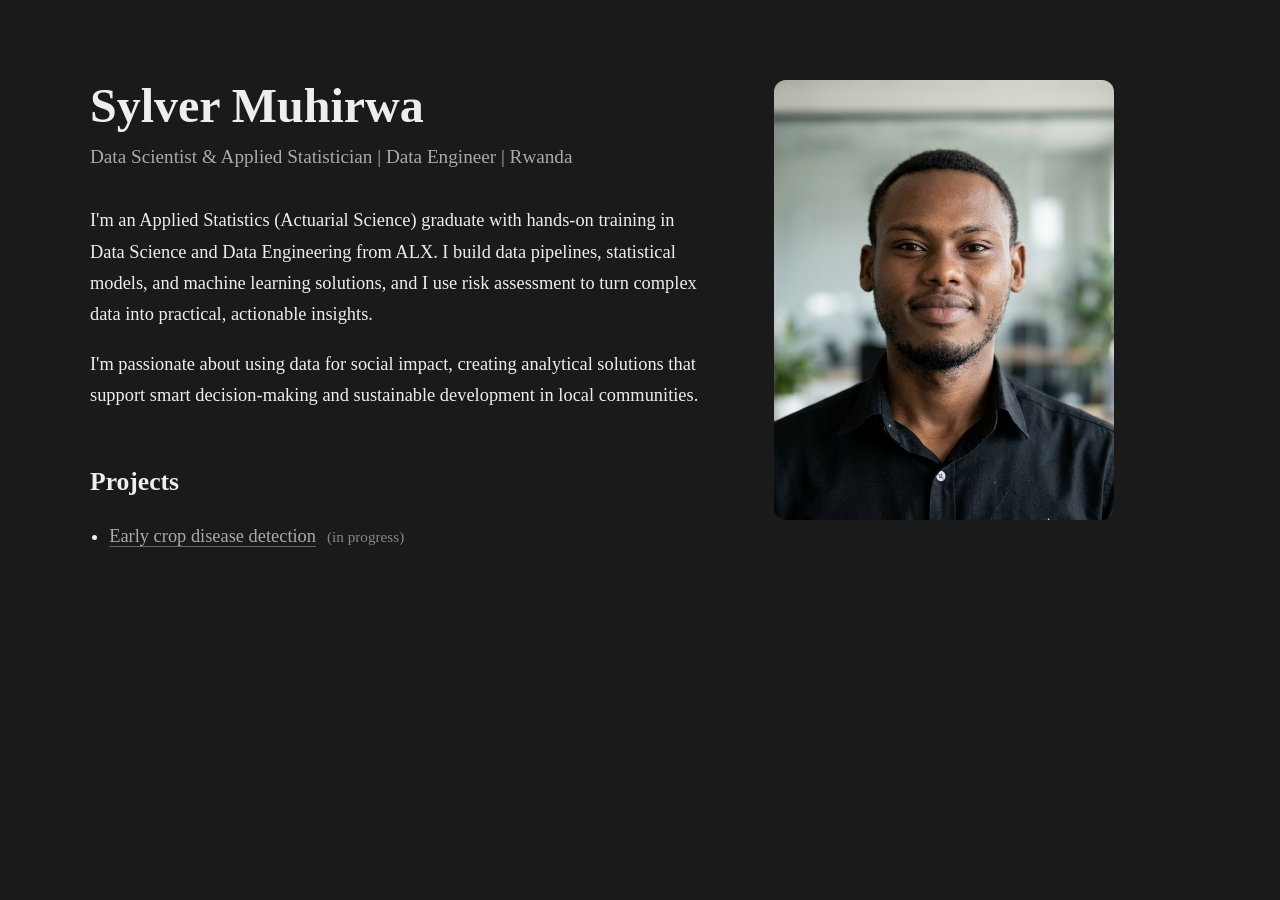
==== index.html @ f2b94133 "Test change from VS Code" ====
<!DOCTYPE html>
<html lang="en">
<head>
  <meta charset="UTF-8">
  <meta name="viewport" content="width=device-width, initial-scale=1">
  <title>Sylver Muhirwa</title>
  <link rel="stylesheet" href="style.css">
</head>
<body>
  <main>
    <section class="intro">
      <h1>Sylver Muhirwa</h1>
      <p class="role">Data Scientist &amp; Applied Statistician | Data Engineer  | Rwanda</p>

      <p>I'm an Applied Statistics (Actuarial Science) graduate with hands-on training in Data Science and Data Engineering from ALX. I build data pipelines, statistical models, and machine learning solutions, and I use risk assessment to turn complex data into practical, actionable insights.</p>

      <p>I'm passionate about using data for social impact, creating analytical solutions that support smart decision-making and sustainable development in local communities.</p>

      <h2>Projects</h2>
      <ul>
        <li>
          <a href="https://github.com/sylvermuhirwa/crop-disease-detection" target="_blank" rel="noopener">Early crop disease detection</a>
          <span class="status">(in progress)</span>
        </li>
      </ul>
        </section>
    <img src="images/me.jpg" alt="Sylver Muhirwa">
  </main>
</body>
</html>
---- style.css ----
body {
  background: #1a1a1a;
  color: #eee;
  font-family: Georgia, serif;
  font-size: 1.15rem;
  line-height: 1.7;
  margin: 0;
}

main {
  display: flex;
  gap: 4rem;
  max-width: 1100px;
  margin: 0 auto;
  padding: 5rem 2rem;
}

.intro {
  flex: 1;
  max-width: 620px;
}

h1 {
  font-size: 3rem;
  margin: 0 0 0.5rem;
  line-height: 1.1;
}

.role {
  color: #aaa;
  font-size: 1.2rem;
  margin: 0 0 2rem;
}

h2 {
  font-size: 1.6rem;
  margin: 3rem 0 1rem;
}

ul {
  padding-left: 1.2rem;
}

li {
  margin-bottom: 0.5rem;
}

a {
  color: #aaa;
  text-decoration-color: #666;
  text-underline-offset: 4px;
}

a:hover {
  color: #fff;
}
img {
  width: 340px;
  height: 440px;
  object-fit: cover;
  border-radius: 12px;
  align-self: flex-start;
}
.status {
  color: #888;
  font-size: 0.95rem;
  margin-left: 0.4rem;
}
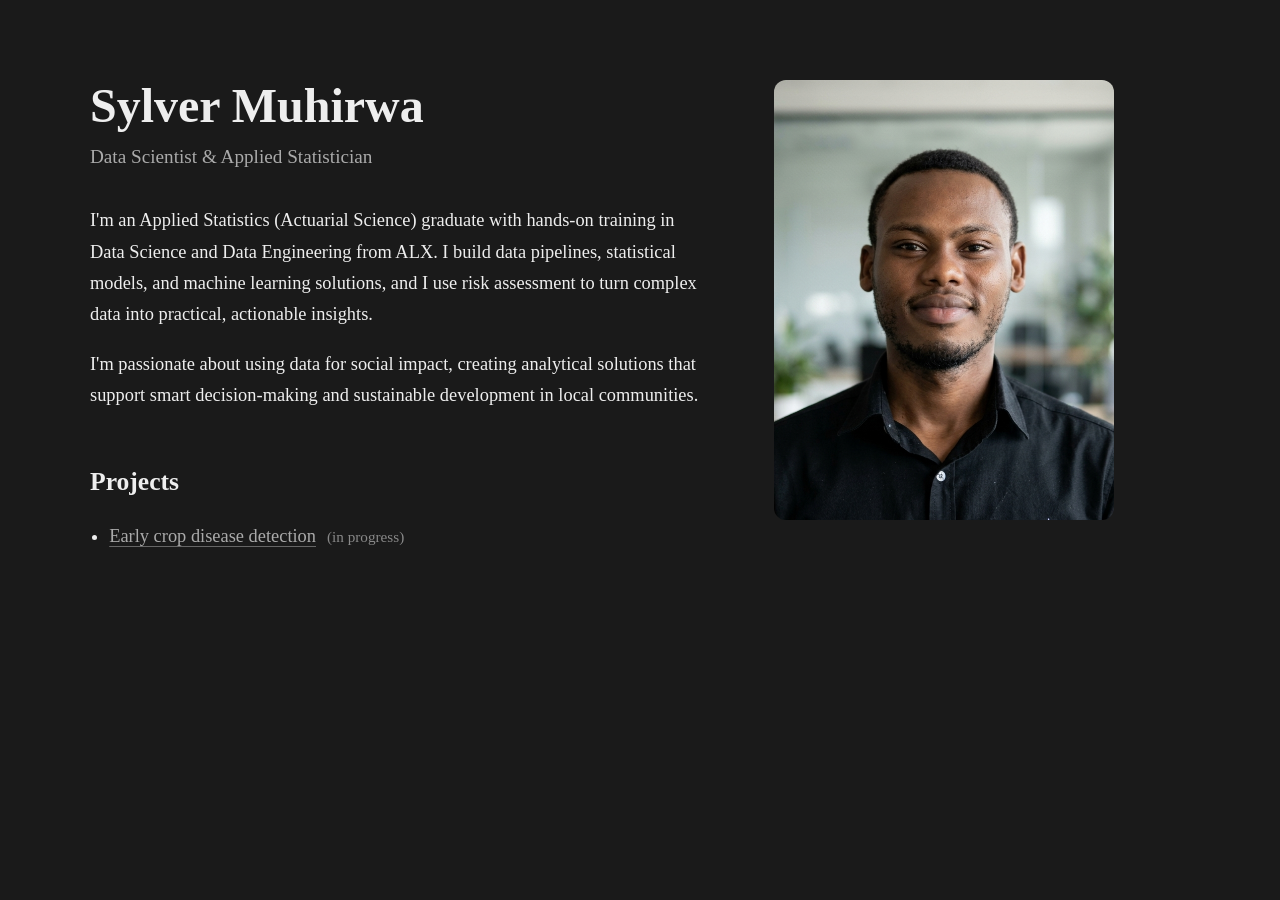
==== commit 8fa24b57: "Update role line" ====
--- a/index.html
+++ b/index.html
@@ -10,7 +10,7 @@
   <main>
     <section class="intro">
       <h1>Sylver Muhirwa</h1>
-      <p class="role">Data Scientist &amp; Applied Statistician | Data Engineer  | Rwanda</p>
+      <p class="role">Data Scientist &amp; Applied Statistician</p>
 
       <p>I'm an Applied Statistics (Actuarial Science) graduate with hands-on training in Data Science and Data Engineering from ALX. I build data pipelines, statistical models, and machine learning solutions, and I use risk assessment to turn complex data into practical, actionable insights.</p>
 
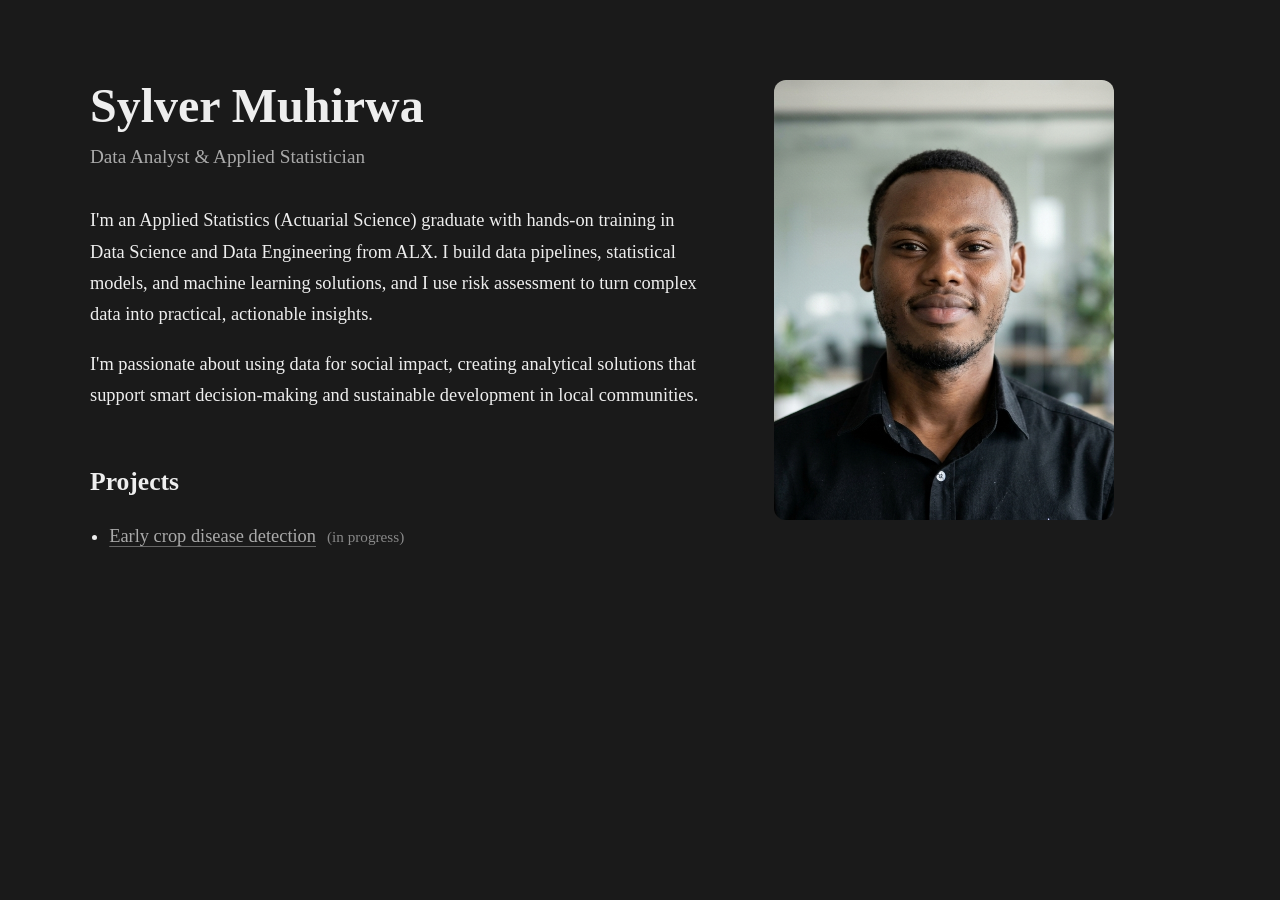
==== commit cfe55144: "Update index.html" ====
--- a/index.html
+++ b/index.html
@@ -10,7 +10,7 @@
   <main>
     <section class="intro">
       <h1>Sylver Muhirwa</h1>
-      <p class="role">Data Scientist &amp; Applied Statistician</p>
+      <p class="role">Data Analyst &amp; Applied Statistician</p>
 
       <p>I'm an Applied Statistics (Actuarial Science) graduate with hands-on training in Data Science and Data Engineering from ALX. I build data pipelines, statistical models, and machine learning solutions, and I use risk assessment to turn complex data into practical, actionable insights.</p>
 
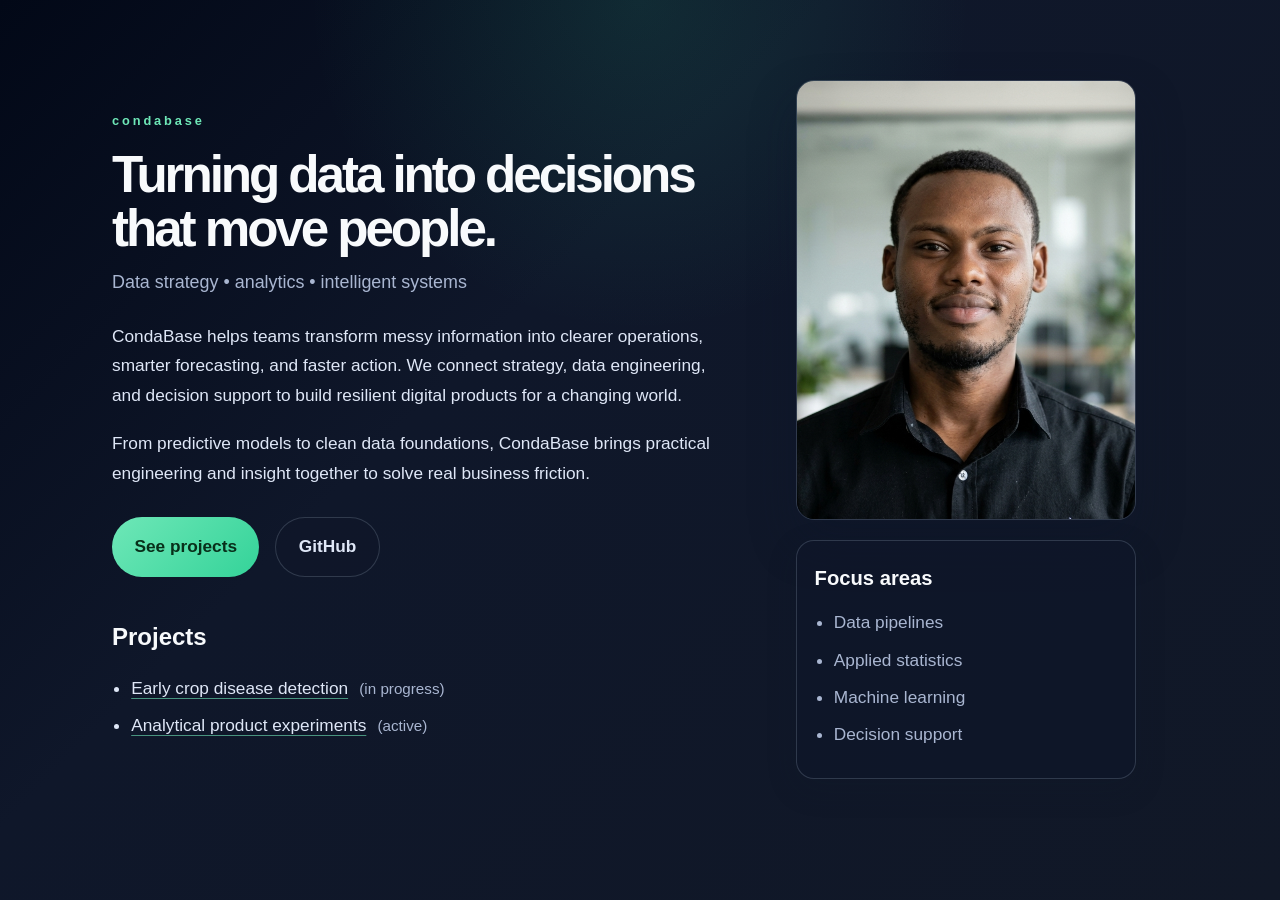
==== commit 48f9b0b3: "git add . git commit -m "Add beliefs, actuarial and blog pages" git push" ====
--- a/index.html
+++ b/index.html
@@ -3,28 +3,50 @@
 <head>
   <meta charset="UTF-8">
   <meta name="viewport" content="width=device-width, initial-scale=1">
-  <title>Sylver Muhirwa</title>
+  <title>condabase</title>
   <link rel="stylesheet" href="style.css">
 </head>
 <body>
-  <main>
+  <main class="page-shell">
     <section class="intro">
-      <h1>Sylver Muhirwa</h1>
-      <p class="role">Data Analyst &amp; Applied Statistician</p>
+      <div class="eyebrow">condabase</div>
+      <h1>Turning data into decisions that move people.</h1>
+      <p class="role">Data strategy • analytics • intelligent systems</p>
 
-      <p>I'm an Applied Statistics (Actuarial Science) graduate with hands-on training in Data Science and Data Engineering from ALX. I build data pipelines, statistical models, and machine learning solutions, and I use risk assessment to turn complex data into practical, actionable insights.</p>
+      <p>CondaBase helps teams transform messy information into clearer operations, smarter forecasting, and faster action. We connect strategy, data engineering, and decision support to build resilient digital products for a changing world.</p>
 
-      <p>I'm passionate about using data for social impact, creating analytical solutions that support smart decision-making and sustainable development in local communities.</p>
+      <p>From predictive models to clean data foundations, CondaBase brings practical engineering and insight together to solve real business friction.</p>
 
-      <h2>Projects</h2>
+      <div class="cta-row">
+        <a class="button primary" href="#projects">See projects</a>
+        <a class="button secondary" href="https://github.com/sylvermuhirwa" target="_blank" rel="noopener">GitHub</a>
+      </div>
+
+      <h2 id="projects">Projects</h2>
       <ul>
         <li>
           <a href="https://github.com/sylvermuhirwa/crop-disease-detection" target="_blank" rel="noopener">Early crop disease detection</a>
           <span class="status">(in progress)</span>
         </li>
+        <li>
+          <a href="https://github.com/sylvermuhirwa" target="_blank" rel="noopener">Analytical product experiments</a>
+          <span class="status">(active)</span>
+        </li>
       </ul>
-        </section>
-    <img src="images/me.jpg" alt="Sylver Muhirwa">
+    </section>
+
+    <aside class="profile-panel">
+      <img src="images/me.jpg" alt="Sylver Muhirwa in portrait">
+      <div class="info-card">
+        <h3>Focus areas</h3>
+        <ul>
+          <li>Data pipelines</li>
+          <li>Applied statistics</li>
+          <li>Machine learning</li>
+          <li>Decision support</li>
+        </ul>
+      </div>
+    </aside>
   </main>
 </body>
 </html>
--- a/style.css
+++ b/style.css
@@ -1,18 +1,38 @@
+* {
+  box-sizing: border-box;
+}
+
+:root {
+  --bg: #0f172a;
+  --bg-elevated: #111c32;
+  --panel: rgba(15, 23, 42, 0.78);
+  --heading: #f8fafc;
+  --text: #dfe7f7;
+  --muted: #a9b6d1;
+  --accent: #6ee7b7;
+  --accent-strong: #34d399;
+  --border: rgba(148, 163, 184, 0.25);
+}
+
 body {
-  background: #1a1a1a;
-  color: #eee;
-  font-family: Georgia, serif;
-  font-size: 1.15rem;
+  background:
+    radial-gradient(circle at top, rgba(52, 211, 153, 0.12), transparent 30%),
+    linear-gradient(135deg, #020817 0%, #0f172a 38%, #111827 100%);
+  color: var(--text);
+  font-family: "Segoe UI", Tahoma, Geneva, Verdana, sans-serif;
+  font-size: 1.08rem;
   line-height: 1.7;
   margin: 0;
+  min-height: 100vh;
 }
 
 main {
   display: flex;
   gap: 4rem;
-  max-width: 1100px;
+  max-width: 1120px;
   margin: 0 auto;
   padding: 5rem 2rem;
+  align-items: center;
 }
 
 .intro {
@@ -20,49 +40,144 @@
   max-width: 620px;
 }
 
+.eyebrow {
+  font-size: 0.8rem;
+  font-weight: 700;
+  letter-spacing: 0.18rem;
+  text-transform: lowercase;
+  color: var(--accent);
+  margin-bottom: 1rem;
+}
+
 h1 {
-  font-size: 3rem;
-  margin: 0 0 0.5rem;
-  line-height: 1.1;
+  font-size: clamp(2.5rem, 4vw, 4.5rem);
+  line-height: 1.05;
+  margin: 0 0 0.75rem;
+  color: var(--heading);
+  letter-spacing: -0.06em;
 }
 
 .role {
-  color: #aaa;
-  font-size: 1.2rem;
-  margin: 0 0 2rem;
+  color: var(--muted);
+  font-size: 1.12rem;
+  margin: 0 0 1.5rem;
 }
 
 h2 {
-  font-size: 1.6rem;
-  margin: 3rem 0 1rem;
+  font-size: 1.5rem;
+  margin: 2.5rem 0 1rem;
+  color: var(--heading);
+}
+
+h3 {
+  margin: 0 0 0.8rem;
+  color: var(--heading);
+}
+
+p {
+  margin: 0 0 1.2rem;
 }
 
 ul {
   padding-left: 1.2rem;
+  margin: 0 0 0.5rem;
 }
 
 li {
   margin-bottom: 0.5rem;
 }
 
+.button {
+  display: inline-flex;
+  align-items: center;
+  justify-content: center;
+  border-radius: 999px;
+  padding: 0.9rem 1.4rem;
+  text-decoration: none;
+  font-weight: 600;
+  transition: transform 0.2s ease, border-color 0.2s ease, background 0.2s ease;
+}
+
+.button:hover {
+  transform: translateY(-1px);
+}
+
+.button.primary {
+  background: linear-gradient(135deg, var(--accent) 0%, var(--accent-strong) 100%);
+  color: #082f1a;
+}
+
+.button.secondary {
+  border: 1px solid var(--border);
+  background: rgba(15, 23, 42, 0.4);
+  color: var(--text);
+}
+
+.cta-row {
+  display: flex;
+  gap: 1rem;
+  margin: 1.8rem 0 0;
+  flex-wrap: wrap;
+}
+
+.profile-panel {
+  flex: 0 0 340px;
+  display: flex;
+  flex-direction: column;
+  gap: 1.25rem;
+}
+
+img {
+  width: 100%;
+  max-width: 340px;
+  height: 440px;
+  object-fit: cover;
+  border-radius: 18px;
+  border: 1px solid var(--border);
+  box-shadow: 0 22px 45px rgba(15, 23, 42, 0.35);
+}
+
+.info-card {
+  background: var(--panel);
+  border: 1px solid var(--border);
+  border-radius: 18px;
+  padding: 1.25rem 1.1rem;
+  box-shadow: 0 10px 30px rgba(15, 23, 42, 0.2);
+}
+
+.info-card ul {
+  margin: 0;
+  color: var(--muted);
+}
+
 a {
-  color: #aaa;
-  text-decoration-color: #666;
+  color: #dfe7f7;
+  text-decoration-color: rgba(110, 231, 183, 0.6);
   text-underline-offset: 4px;
 }
 
 a:hover {
-  color: #fff;
+  color: var(--accent);
 }
-img {
-  width: 340px;
-  height: 440px;
-  object-fit: cover;
-  border-radius: 12px;
-  align-self: flex-start;
-}
+
 .status {
-  color: #888;
+  color: var(--muted);
   font-size: 0.95rem;
   margin-left: 0.4rem;
-}+}
+
+@media (max-width: 800px) {
+  main {
+    flex-direction: column;
+    padding-top: 3rem;
+  }
+
+  .profile-panel {
+    width: 100%;
+    flex-basis: auto;
+  }
+
+  img {
+    max-width: 100%;
+  }
+}
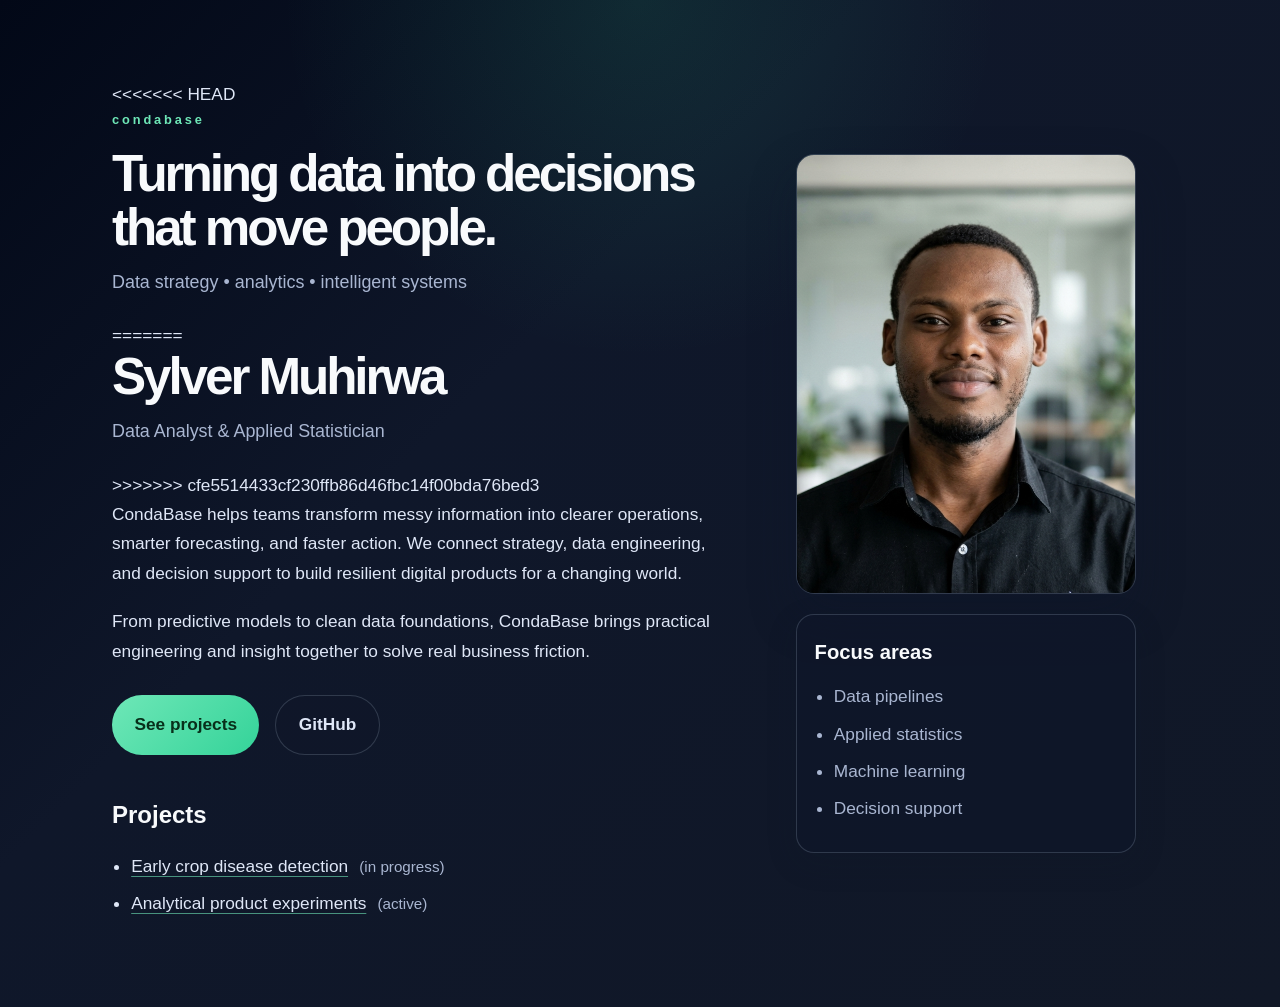
==== commit ac4f7462: "Merge branch 'main' of https://github.com/sylvermuhirwa/portfolio-website" ====
--- a/index.html
+++ b/index.html
@@ -9,9 +9,14 @@
 <body>
   <main class="page-shell">
     <section class="intro">
+<<<<<<< HEAD
       <div class="eyebrow">condabase</div>
       <h1>Turning data into decisions that move people.</h1>
       <p class="role">Data strategy • analytics • intelligent systems</p>
+=======
+      <h1>Sylver Muhirwa</h1>
+      <p class="role">Data Analyst &amp; Applied Statistician</p>
+>>>>>>> cfe5514433cf230ffb86d46fbc14f00bda76bed3
 
       <p>CondaBase helps teams transform messy information into clearer operations, smarter forecasting, and faster action. We connect strategy, data engineering, and decision support to build resilient digital products for a changing world.</p>
 
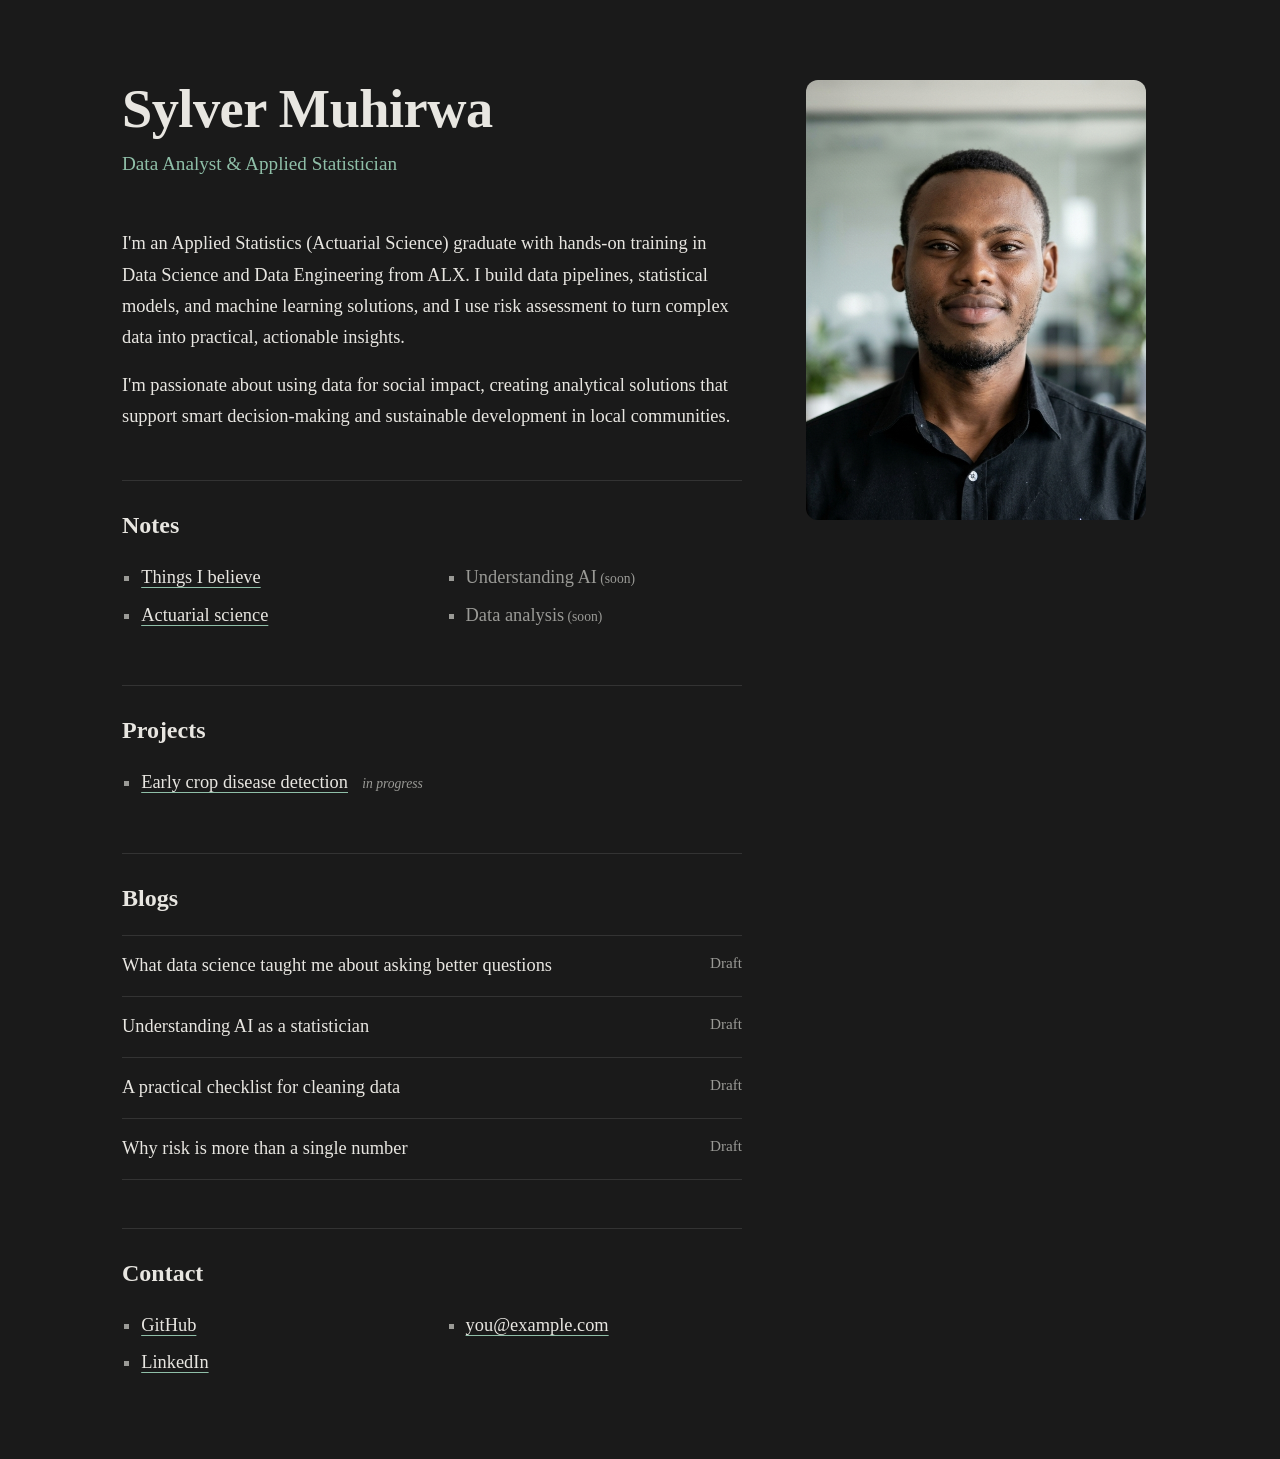
==== commit 9c766800: "Add beliefs, actuarial and blog pages" ====
--- a/index.html
+++ b/index.html
@@ -1,57 +1,53 @@
-<!DOCTYPE html>
-<html lang="en">
-<head>
-  <meta charset="UTF-8">
-  <meta name="viewport" content="width=device-width, initial-scale=1">
-  <title>condabase</title>
-  <link rel="stylesheet" href="style.css">
-</head>
-<body>
-  <main class="page-shell">
-    <section class="intro">
-<<<<<<< HEAD
-      <div class="eyebrow">condabase</div>
-      <h1>Turning data into decisions that move people.</h1>
-      <p class="role">Data strategy • analytics • intelligent systems</p>
-=======
-      <h1>Sylver Muhirwa</h1>
-      <p class="role">Data Analyst &amp; Applied Statistician</p>
->>>>>>> cfe5514433cf230ffb86d46fbc14f00bda76bed3
-
-      <p>CondaBase helps teams transform messy information into clearer operations, smarter forecasting, and faster action. We connect strategy, data engineering, and decision support to build resilient digital products for a changing world.</p>
-
-      <p>From predictive models to clean data foundations, CondaBase brings practical engineering and insight together to solve real business friction.</p>
-
-      <div class="cta-row">
-        <a class="button primary" href="#projects">See projects</a>
-        <a class="button secondary" href="https://github.com/sylvermuhirwa" target="_blank" rel="noopener">GitHub</a>
-      </div>
-
-      <h2 id="projects">Projects</h2>
-      <ul>
-        <li>
-          <a href="https://github.com/sylvermuhirwa/crop-disease-detection" target="_blank" rel="noopener">Early crop disease detection</a>
-          <span class="status">(in progress)</span>
-        </li>
-        <li>
-          <a href="https://github.com/sylvermuhirwa" target="_blank" rel="noopener">Analytical product experiments</a>
-          <span class="status">(active)</span>
-        </li>
-      </ul>
-    </section>
-
-    <aside class="profile-panel">
-      <img src="images/me.jpg" alt="Sylver Muhirwa in portrait">
-      <div class="info-card">
-        <h3>Focus areas</h3>
-        <ul>
-          <li>Data pipelines</li>
-          <li>Applied statistics</li>
-          <li>Machine learning</li>
-          <li>Decision support</li>
-        </ul>
-      </div>
-    </aside>
-  </main>
-</body>
-</html>
+<!DOCTYPE html>
+<html lang="en">
+<head>
+  <meta charset="UTF-8">
+  <meta name="viewport" content="width=device-width, initial-scale=1">
+  <title>Sylver Muhirwa | Data Analyst &amp; Applied Statistician</title>
+  <meta name="description" content="Sylver Muhirwa: Applied Statistics (Actuarial Science) graduate writing about data science, AI and data analysis.">
+  <link rel="stylesheet" href="style.css">
+</head>
+<body>
+  <main>
+    <div class="intro">
+      <h1>Sylver Muhirwa</h1>
+      <p class="role">Data Analyst &amp; Applied Statistician</p>
+
+      <p>I'm an Applied Statistics (Actuarial Science) graduate with hands-on training in Data Science and Data Engineering from ALX. I build data pipelines, statistical models, and machine learning solutions, and I use risk assessment to turn complex data into practical, actionable insights.</p>
+      <p>I'm passionate about using data for social impact, creating analytical solutions that support smart decision-making and sustainable development in local communities.</p>
+
+      <h2>Notes</h2>
+      <ul class="notes">
+        <li><a href="beliefs.html">Things I believe</a></li>
+        <li><a href="actuarial-science.html">Actuarial science</a></li>
+        <li><span class="soon">Understanding AI</span></li>
+        <li><span class="soon">Data analysis</span></li>
+      </ul>
+
+      <h2>Projects</h2>
+      <ul class="notes one">
+        <li>
+          <a href="https://github.com/sylvermuhirwa/crop-disease-detection" target="_blank" rel="noopener">Early crop disease detection</a>
+          <span class="status">in progress</span>
+        </li>
+      </ul>
+
+      <h2>Blogs</h2>
+      <ul class="blogs">
+        <li><a href="blog-post-template.html"><span>What data science taught me about asking better questions</span><span class="date">Draft</span></a></li>
+        <li><a href="#"><span>Understanding AI as a statistician</span><span class="date">Draft</span></a></li>
+        <li><a href="#"><span>A practical checklist for cleaning data</span><span class="date">Draft</span></a></li>
+        <li><a href="#"><span>Why risk is more than a single number</span><span class="date">Draft</span></a></li>
+      </ul>
+
+      <h2>Contact</h2>
+      <ul class="notes">
+        <li><a href="https://github.com/sylvermuhirwa" target="_blank" rel="noopener">GitHub</a></li>
+        <li><a href="https://www.linkedin.com/in/your-handle" target="_blank" rel="noopener">LinkedIn</a></li>
+        <li><a href="mailto:you@example.com">you@example.com</a></li>
+      </ul>
+    </div>
+    <img src="images/me.jpg" alt="Portrait of Sylver Muhirwa" width="340" height="440">
+  </main>
+</body>
+</html>
--- a/style.css
+++ b/style.css
@@ -1,183 +1,231 @@
-* {
-  box-sizing: border-box;
-}
-
-:root {
-  --bg: #0f172a;
-  --bg-elevated: #111c32;
-  --panel: rgba(15, 23, 42, 0.78);
-  --heading: #f8fafc;
-  --text: #dfe7f7;
-  --muted: #a9b6d1;
-  --accent: #6ee7b7;
-  --accent-strong: #34d399;
-  --border: rgba(148, 163, 184, 0.25);
-}
-
-body {
-  background:
-    radial-gradient(circle at top, rgba(52, 211, 153, 0.12), transparent 30%),
-    linear-gradient(135deg, #020817 0%, #0f172a 38%, #111827 100%);
-  color: var(--text);
-  font-family: "Segoe UI", Tahoma, Geneva, Verdana, sans-serif;
-  font-size: 1.08rem;
-  line-height: 1.7;
-  margin: 0;
-  min-height: 100vh;
-}
-
-main {
-  display: flex;
-  gap: 4rem;
-  max-width: 1120px;
-  margin: 0 auto;
-  padding: 5rem 2rem;
-  align-items: center;
-}
-
-.intro {
-  flex: 1;
-  max-width: 620px;
-}
-
-.eyebrow {
-  font-size: 0.8rem;
-  font-weight: 700;
-  letter-spacing: 0.18rem;
-  text-transform: lowercase;
-  color: var(--accent);
-  margin-bottom: 1rem;
-}
-
-h1 {
-  font-size: clamp(2.5rem, 4vw, 4.5rem);
-  line-height: 1.05;
-  margin: 0 0 0.75rem;
-  color: var(--heading);
-  letter-spacing: -0.06em;
-}
-
-.role {
-  color: var(--muted);
-  font-size: 1.12rem;
-  margin: 0 0 1.5rem;
-}
-
-h2 {
-  font-size: 1.5rem;
-  margin: 2.5rem 0 1rem;
-  color: var(--heading);
-}
-
-h3 {
-  margin: 0 0 0.8rem;
-  color: var(--heading);
-}
-
-p {
-  margin: 0 0 1.2rem;
-}
-
-ul {
-  padding-left: 1.2rem;
-  margin: 0 0 0.5rem;
-}
-
-li {
-  margin-bottom: 0.5rem;
-}
-
-.button {
-  display: inline-flex;
-  align-items: center;
-  justify-content: center;
-  border-radius: 999px;
-  padding: 0.9rem 1.4rem;
-  text-decoration: none;
-  font-weight: 600;
-  transition: transform 0.2s ease, border-color 0.2s ease, background 0.2s ease;
-}
-
-.button:hover {
-  transform: translateY(-1px);
-}
-
-.button.primary {
-  background: linear-gradient(135deg, var(--accent) 0%, var(--accent-strong) 100%);
-  color: #082f1a;
-}
-
-.button.secondary {
-  border: 1px solid var(--border);
-  background: rgba(15, 23, 42, 0.4);
-  color: var(--text);
-}
-
-.cta-row {
-  display: flex;
-  gap: 1rem;
-  margin: 1.8rem 0 0;
-  flex-wrap: wrap;
-}
-
-.profile-panel {
-  flex: 0 0 340px;
-  display: flex;
-  flex-direction: column;
-  gap: 1.25rem;
-}
-
-img {
-  width: 100%;
-  max-width: 340px;
-  height: 440px;
-  object-fit: cover;
-  border-radius: 18px;
-  border: 1px solid var(--border);
-  box-shadow: 0 22px 45px rgba(15, 23, 42, 0.35);
-}
-
-.info-card {
-  background: var(--panel);
-  border: 1px solid var(--border);
-  border-radius: 18px;
-  padding: 1.25rem 1.1rem;
-  box-shadow: 0 10px 30px rgba(15, 23, 42, 0.2);
-}
-
-.info-card ul {
-  margin: 0;
-  color: var(--muted);
-}
-
-a {
-  color: #dfe7f7;
-  text-decoration-color: rgba(110, 231, 183, 0.6);
-  text-underline-offset: 4px;
-}
-
-a:hover {
-  color: var(--accent);
-}
-
-.status {
-  color: var(--muted);
-  font-size: 0.95rem;
-  margin-left: 0.4rem;
-}
-
-@media (max-width: 800px) {
-  main {
-    flex-direction: column;
-    padding-top: 3rem;
-  }
-
-  .profile-panel {
-    width: 100%;
-    flex-basis: auto;
-  }
-
-  img {
-    max-width: 100%;
-  }
-}
+:root {
+  --bg: #1a1a1a;
+  --text: #e8e6e1;
+  --muted: #9a9a96;
+  --line: #333;
+  --accent: #8fbfa8;
+}
+
+* { box-sizing: border-box; }
+
+html { scroll-behavior: smooth; }
+
+body {
+  background: var(--bg);
+  color: var(--text);
+  font-family: Georgia, "Times New Roman", serif;
+  font-size: 1.15rem;
+  line-height: 1.7;
+  margin: 0;
+}
+
+main {
+  display: flex;
+  gap: 4rem;
+  max-width: 1100px;
+  margin: 0 auto;
+  padding: 5rem 2rem;
+}
+
+.intro {
+  flex: 1;
+  max-width: 620px;
+}
+
+h1 {
+  font-size: clamp(2.4rem, 6vw, 3.4rem);
+  margin: 0 0 0.5rem;
+  line-height: 1.1;
+  letter-spacing: -0.01em;
+}
+
+.role {
+  color: var(--accent);
+  font-size: 1.2rem;
+  margin: 0 0 3rem;
+}
+
+h2 {
+  font-size: 1.5rem;
+  margin: 3rem 0 1rem;
+  padding-top: 1.5rem;
+  border-top: 1px solid var(--line);
+}
+
+h3 {
+  font-size: 1.15rem;
+  margin: 0 0 0.25rem;
+}
+
+p { margin: 0 0 1rem; }
+
+/* Links */
+a {
+  color: var(--text);
+  text-decoration-color: var(--accent);
+  text-underline-offset: 4px;
+}
+
+a:hover { color: var(--accent); }
+
+a:focus-visible {
+  outline: 2px solid var(--accent);
+  outline-offset: 3px;
+  border-radius: 2px;
+}
+
+/* Skills */
+.skills { margin: 0; }
+
+.skills dt {
+  font-weight: bold;
+  margin-top: 1rem;
+}
+
+.skills dd {
+  margin: 0;
+  color: var(--muted);
+  font-size: 1.05rem;
+}
+
+/* Projects */
+.project p {
+  color: var(--muted);
+  font-size: 1.05rem;
+  margin: 0;
+}
+
+.status {
+  color: var(--muted);
+  font-size: 0.85rem;
+  font-weight: normal;
+  font-style: italic;
+  margin-left: 0.6rem;
+}
+
+/* Contact */
+.links {
+  list-style: none;
+  padding: 0;
+  margin: 0;
+  display: flex;
+  flex-wrap: wrap;
+  gap: 0.5rem 1.8rem;
+}
+
+/* Photo */
+img {
+  width: 340px;
+  height: 440px;
+  max-width: 100%;
+  object-fit: cover;
+  border-radius: 12px;
+  align-self: flex-start;
+  position: sticky;
+  top: 5rem;
+  background: #252525;
+}
+
+/* Skip link */
+.skip {
+  position: absolute;
+  left: -999px;
+  top: 0.5rem;
+  background: var(--accent);
+  color: #111;
+  padding: 0.4rem 0.8rem;
+  z-index: 10;
+}
+
+.skip:focus { left: 0.5rem; }
+
+/* Tablet and mobile: photo moves above the text */
+@media (max-width: 800px) {
+  body { font-size: 1.05rem; }
+
+  main {
+    flex-direction: column-reverse;
+    gap: 2rem;
+    padding: 2.5rem 1.25rem 4rem;
+  }
+
+  img {
+    position: static;
+    width: 100%;
+    max-width: 320px;
+    height: auto;
+    aspect-ratio: 3 / 4;
+  }
+
+  .role { margin-bottom: 2rem; }
+}
+
+@media (prefers-reduced-motion: reduce) {
+  html { scroll-behavior: auto; }
+}
+
+/* ---- Notes, blogs, sub pages ---- */
+.notes {
+  list-style: square;
+  padding-left: 1.2rem;
+  margin: 0;
+  columns: 2;
+  column-gap: 3rem;
+}
+.notes li { margin-bottom: 0.4rem; break-inside: avoid; }
+.notes::marker, .notes li::marker { color: var(--muted); }
+.notes.one { columns: 1; }
+.soon { color: var(--muted); }
+.soon::after { content: " (soon)"; font-size: 0.85rem; }
+
+.blogs { list-style: none; padding: 0; margin: 0; border-top: 1px solid var(--line); }
+.blogs li { border-bottom: 1px solid var(--line); }
+.blogs a {
+  display: flex;
+  justify-content: space-between;
+  gap: 1.5rem;
+  padding: 0.9rem 0;
+  text-decoration: none;
+}
+.blogs a:hover span:first-child { color: var(--accent); }
+.date { color: var(--muted); font-size: 0.95rem; white-space: nowrap; }
+
+.page { display: block; }
+.page .intro { max-width: 640px; margin: 0 auto; }
+.back { margin: 0 0 2rem; font-size: 1rem; }
+.beliefs { padding-left: 1.4rem; }
+.beliefs li { margin-bottom: 1.2rem; }
+.beliefs strong { display: block; }
+
+@media (max-width: 800px) {
+  .notes { columns: 1; }
+  .blogs a { flex-direction: column; gap: 0; }
+}
+
+/* single-page tweaks */
+h2[id] { scroll-margin-top: 2rem; }
+.after { margin-top: 1.2rem; }
+
+/* ---- article pages (beliefs, actuarial, blog posts) ---- */
+.page .intro { max-width: 680px; }
+.page h1 { font-size: clamp(2rem, 5vw, 2.6rem); margin-bottom: 0.8rem; }
+.page h2 { border-top: 0; padding-top: 0; margin: 3rem 0 1rem; font-size: 1.6rem; }
+.byline {
+  display: flex;
+  align-items: center;
+  gap: 0.6rem;
+  color: var(--muted);
+  font-size: 0.95rem;
+  margin: 0 0 3rem;
+}
+.byline img {
+  width: 26px;
+  height: 26px;
+  border-radius: 50%;
+  position: static;
+  align-self: auto;
+  object-fit: cover;
+}
+.page .date { color: var(--muted); font-size: 0.95rem; margin-bottom: 2rem; }
+.page .back { font-size: 1rem; margin-bottom: 3rem; }
+.page .back a { color: var(--muted); }
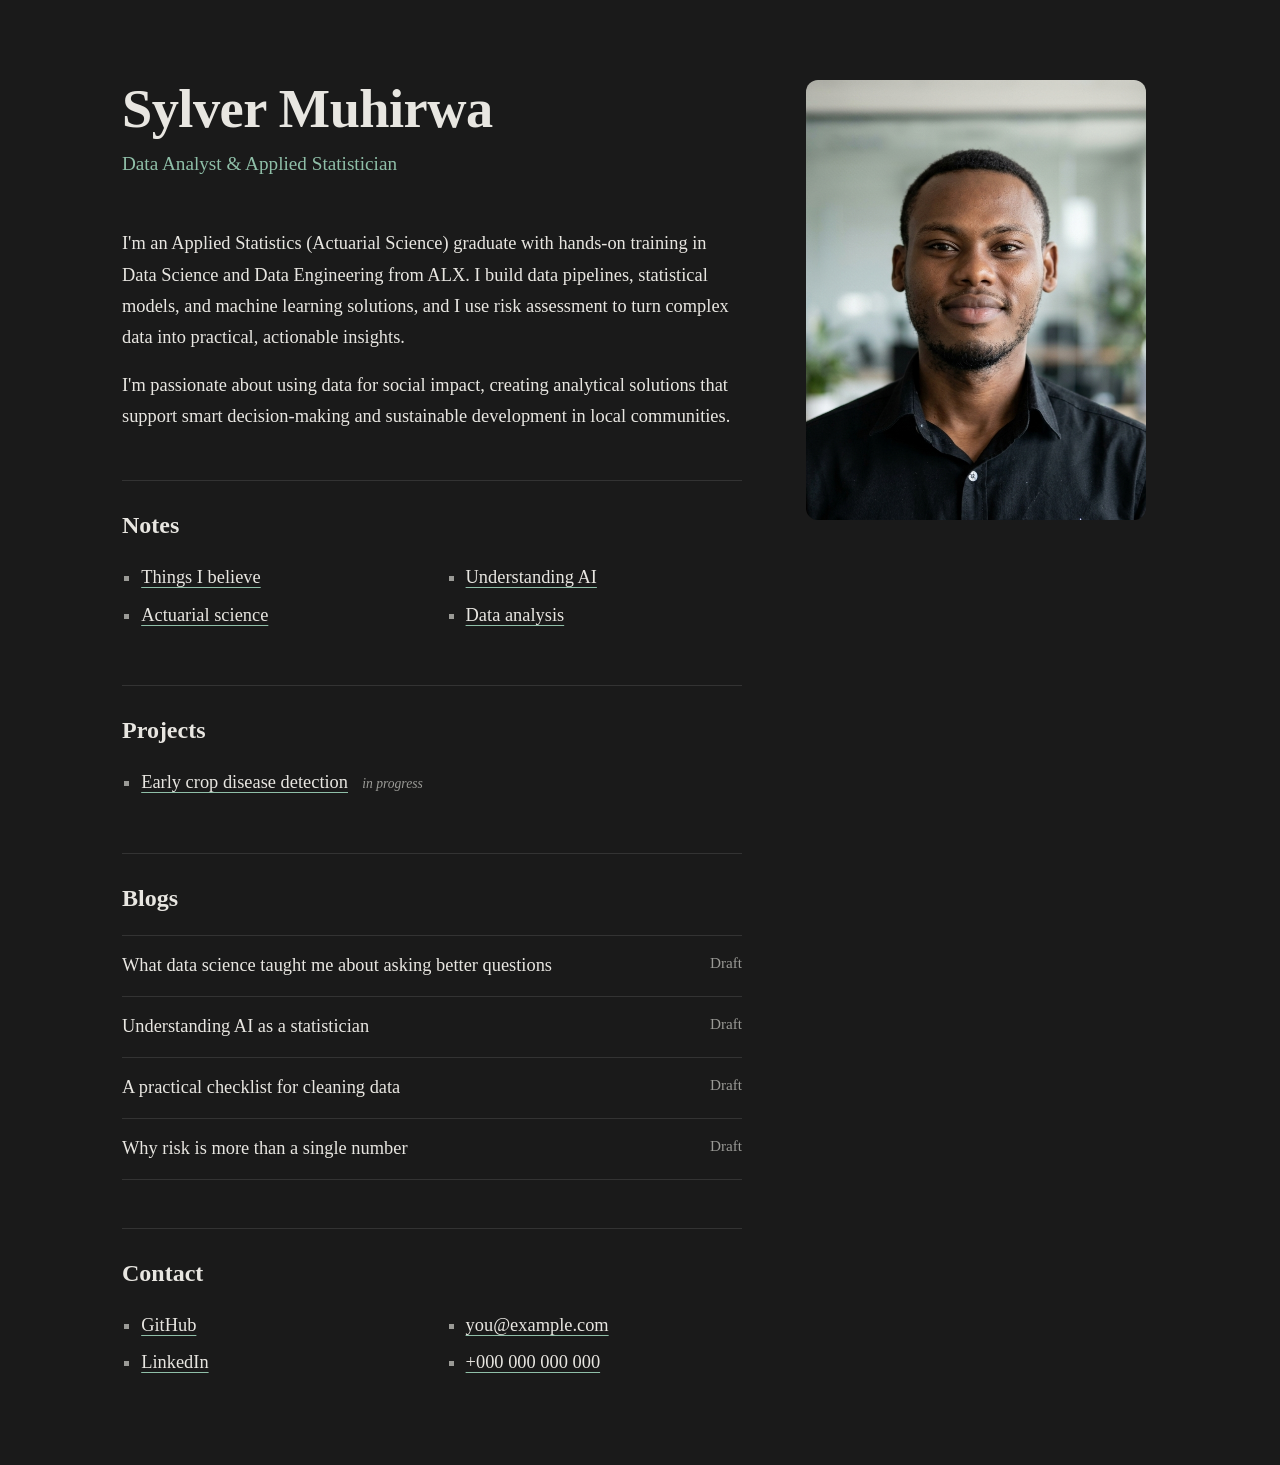
==== commit 1b8d1425: "git add . git commit -m "Add Understanding AI and Data analysis pages, four blog posts, and phone li" ====
--- a/index.html
+++ b/index.html
@@ -20,8 +20,8 @@
       <ul class="notes">
         <li><a href="beliefs.html">Things I believe</a></li>
         <li><a href="actuarial-science.html">Actuarial science</a></li>
-        <li><span class="soon">Understanding AI</span></li>
-        <li><span class="soon">Data analysis</span></li>
+        <li><a href="understanding-ai.html">Understanding AI</a></li>
+        <li><a href="data-analysis.html">Data analysis</a></li>
       </ul>
 
       <h2>Projects</h2>
@@ -34,10 +34,10 @@
 
       <h2>Blogs</h2>
       <ul class="blogs">
-        <li><a href="blog-post-template.html"><span>What data science taught me about asking better questions</span><span class="date">Draft</span></a></li>
-        <li><a href="#"><span>Understanding AI as a statistician</span><span class="date">Draft</span></a></li>
-        <li><a href="#"><span>A practical checklist for cleaning data</span><span class="date">Draft</span></a></li>
-        <li><a href="#"><span>Why risk is more than a single number</span><span class="date">Draft</span></a></li>
+        <li><a href="asking-better-questions.html"><span>What data science taught me about asking better questions</span><span class="date">Draft</span></a></li>
+        <li><a href="understanding-ai-as-a-statistician.html"><span>Understanding AI as a statistician</span><span class="date">Draft</span></a></li>
+        <li><a href="cleaning-data-checklist.html"><span>A practical checklist for cleaning data</span><span class="date">Draft</span></a></li>
+        <li><a href="risk-more-than-a-number.html"><span>Why risk is more than a single number</span><span class="date">Draft</span></a></li>
       </ul>
 
       <h2>Contact</h2>
@@ -45,6 +45,7 @@
         <li><a href="https://github.com/sylvermuhirwa" target="_blank" rel="noopener">GitHub</a></li>
         <li><a href="https://www.linkedin.com/in/your-handle" target="_blank" rel="noopener">LinkedIn</a></li>
         <li><a href="mailto:you@example.com">you@example.com</a></li>
+        <li><a href="tel:+000000000000">+000 000 000 000</a></li>
       </ul>
     </div>
     <img src="images/me.jpg" alt="Portrait of Sylver Muhirwa" width="340" height="440">
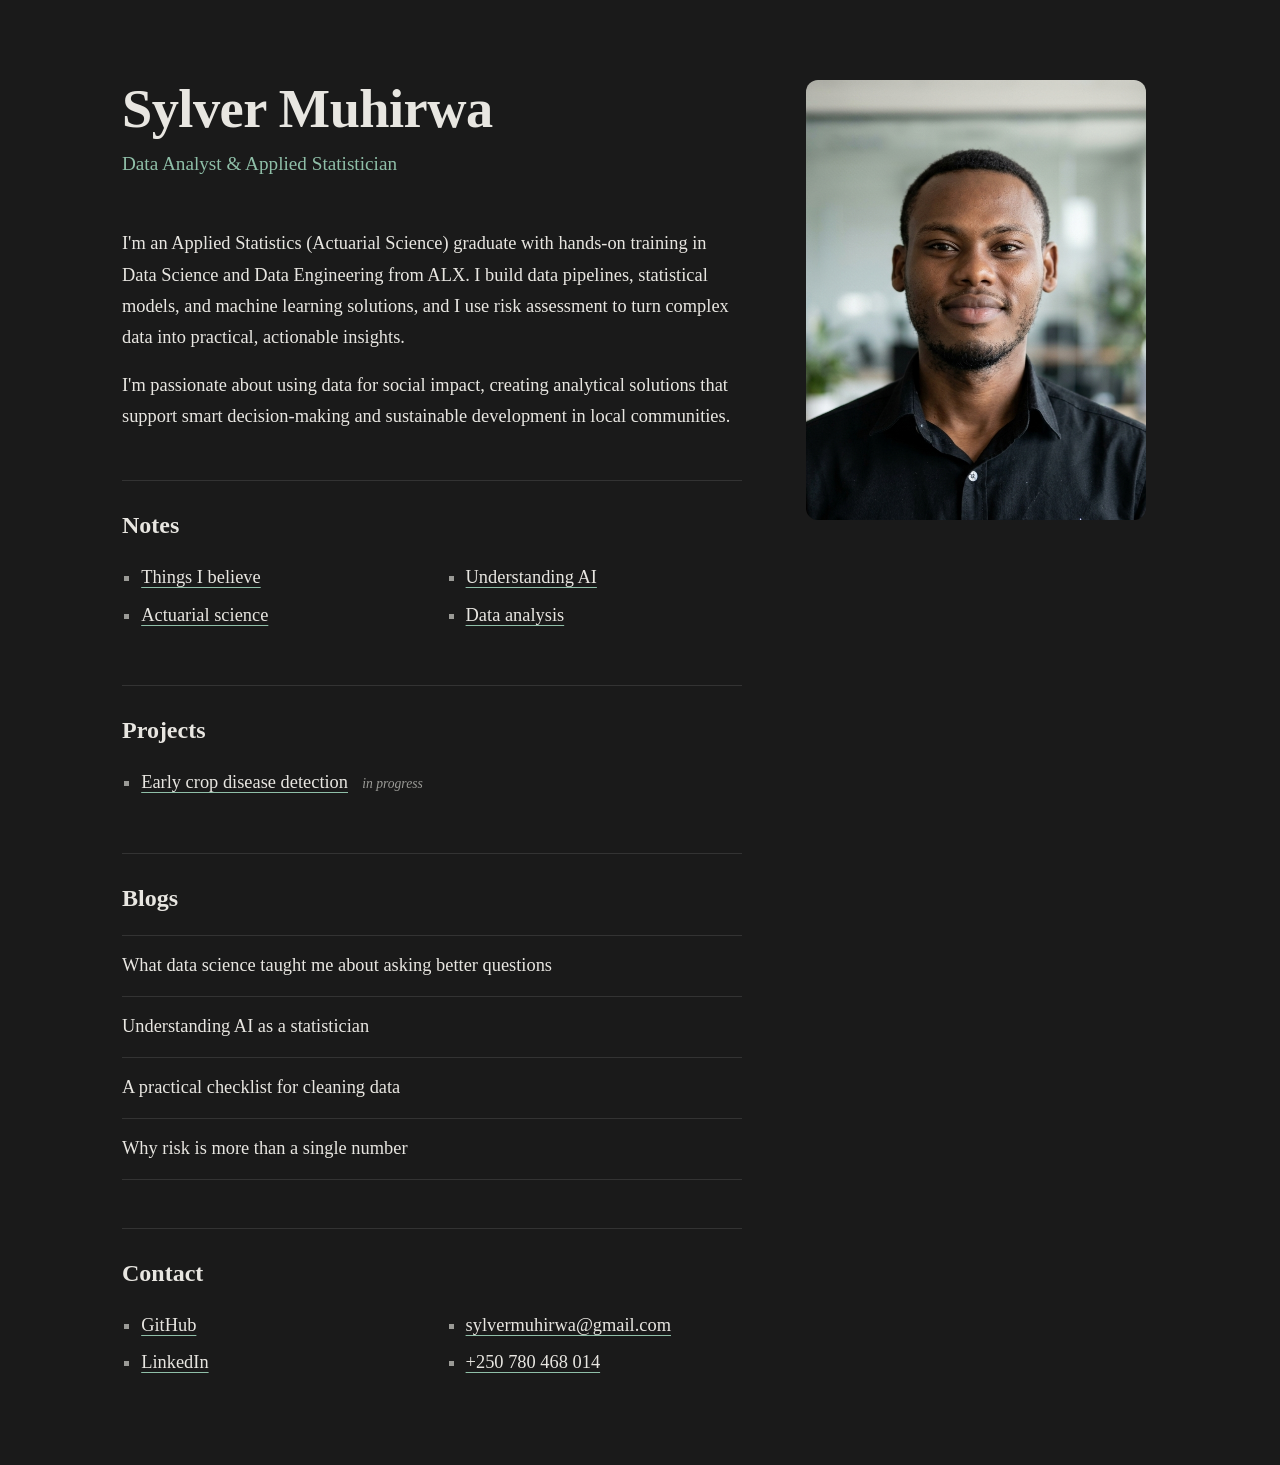
==== commit 96f870dd: "Update contact details, blogs" ====
--- a/index.html
+++ b/index.html
@@ -34,18 +34,18 @@
 
       <h2>Blogs</h2>
       <ul class="blogs">
-        <li><a href="asking-better-questions.html"><span>What data science taught me about asking better questions</span><span class="date">Draft</span></a></li>
-        <li><a href="understanding-ai-as-a-statistician.html"><span>Understanding AI as a statistician</span><span class="date">Draft</span></a></li>
-        <li><a href="cleaning-data-checklist.html"><span>A practical checklist for cleaning data</span><span class="date">Draft</span></a></li>
-        <li><a href="risk-more-than-a-number.html"><span>Why risk is more than a single number</span><span class="date">Draft</span></a></li>
+        <li><a href="asking-better-questions.html"><span>What data science taught me about asking better questions</span><span class="date"></span></a></li>
+        <li><a href="understanding-ai-as-a-statistician.html"><span>Understanding AI as a statistician</span><span class="date"></span></a></li>
+        <li><a href="cleaning-data-checklist.html"><span>A practical checklist for cleaning data</span><span class="date"></span></a></li>
+        <li><a href="risk-more-than-a-number.html"><span>Why risk is more than a single number</span><span class="date"></span></a></li>
       </ul>
 
       <h2>Contact</h2>
       <ul class="notes">
         <li><a href="https://github.com/sylvermuhirwa" target="_blank" rel="noopener">GitHub</a></li>
-        <li><a href="https://www.linkedin.com/in/your-handle" target="_blank" rel="noopener">LinkedIn</a></li>
-        <li><a href="mailto:you@example.com">you@example.com</a></li>
-        <li><a href="tel:+000000000000">+000 000 000 000</a></li>
+        <li><a href="https://https://linkedin.com/in/sylver-muhirwa" target="_blank" rel="noopener">LinkedIn</a></li>
+        <li><a href="mailto:sylvermuhirwa@gmail.com">sylvermuhirwa@gmail.com</a></li>
+        <li><a href="tel:+250780468014">+250 780 468 014</a></li>
       </ul>
     </div>
     <img src="images/me.jpg" alt="Portrait of Sylver Muhirwa" width="340" height="440">
